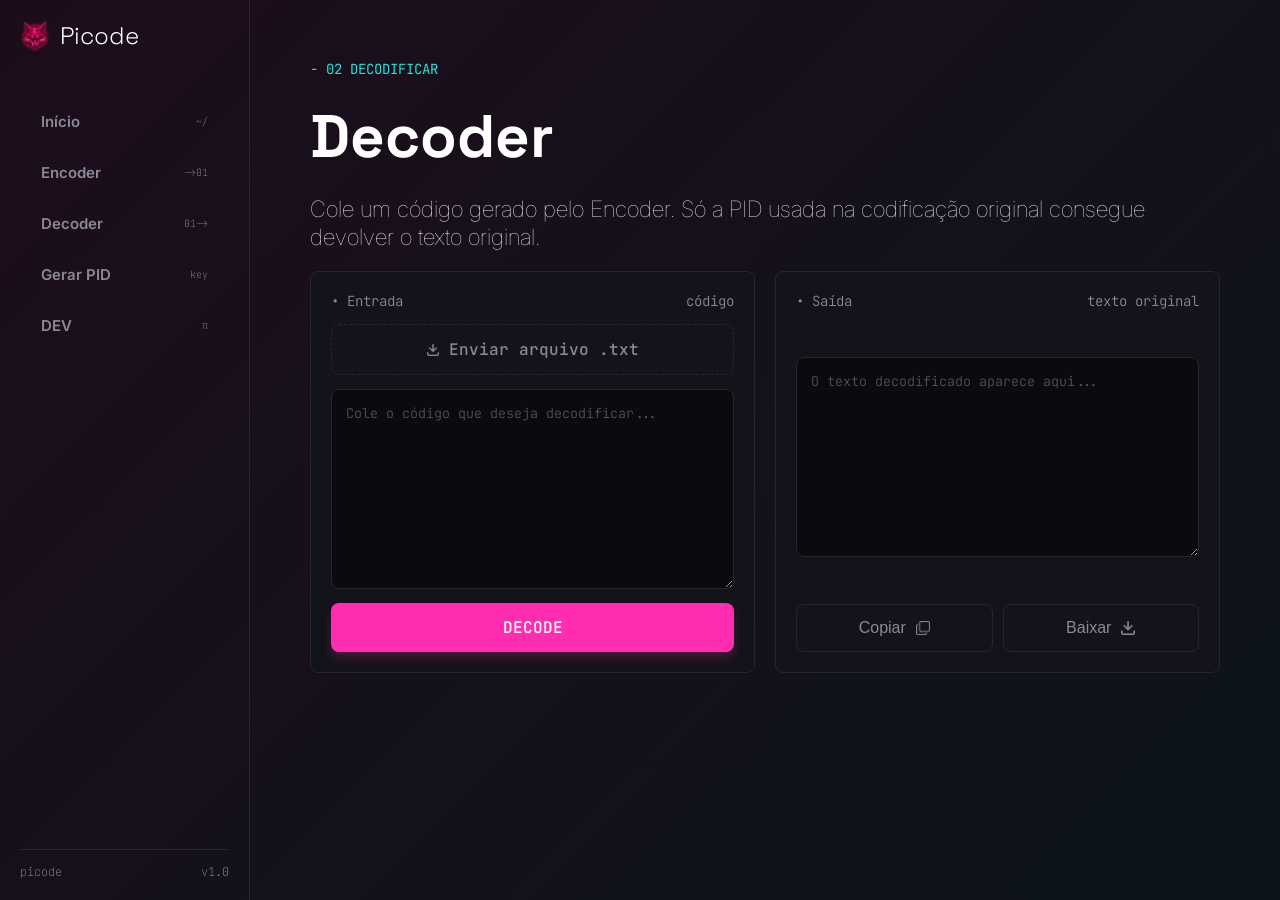
==== pages/decoder.html @ 64c8d4d2 "feat: pid" ====
<!DOCTYPE html>
<html lang="pt-br">
<head>
    <meta charset="UTF-8">
    <meta name="viewport" content="width=device-width, initial-scale=1.0">
    <title>Picode Decoder</title>
    <link rel="stylesheet" href="../styles/index.css">

    <!--FAVICON-->
    <link rel="icon" type="image/png" href="../img/icons/favicon.png">

    <!--FONTS-->
    <link rel="preconnect" href="https://fonts.googleapis.com">
    <link rel="preconnect" href="https://fonts.gstatic.com" crossorigin>
    <link href="https://fonts.googleapis.com/css2?family=Space+Grotesk:wght@300..700&display=swap" rel="stylesheet">
    <link rel="preconnect" href="https://fonts.googleapis.com">
    <link rel="preconnect" href="https://fonts.gstatic.com" crossorigin>
    <link href="https://fonts.googleapis.com/css2?family=Inter:ital,opsz,wght@0,14..32,100..900;1,14..32,100..900&display=swap" rel="stylesheet">
    <link rel="preconnect" href="https://fonts.googleapis.com">
    <link rel="preconnect" href="https://fonts.gstatic.com" crossorigin>
    <link href="https://fonts.googleapis.com/css2?family=JetBrains+Mono:ital,wght@0,100..800;1,100..800&display=swap" rel="stylesheet">
</head>
<body>
    <!-- ===== HEADER MOBILE ====== -->
    <header class="header-mobile">
        <nav>
            <div class="header-container">
                <div class="icon-container">
                    <img src="../img/icons/favicon.png" alt="Picode">
                    <h1>Picode</h1>
                </div>
                <img src="../img/icons/menu.png" alt="Menu" id="mobile_button_menu" class="menu-icon closed">
            </div>
            <ul class="mobile-menu closed" id="mobile_menu">
                <a href="../index.html">
                    <li>Início</li>
                </a>
                <a href="./encoder.html">
                    <li>Encoder</li>
                </a>
                <a href="./decoder.html">
                    <li>Decoder</li>
                </a>
                <a href="./generate_pid.html">
                    <li>Gerar PID</li>
                </a>
                <a href="./dev.html">
                    <li>Dev</li>
                </a>
            </ul>
        </nav>
    </header>

    <!-- ===== HEADER PC ====== -->
    <header class="header-pc">
        <nav>
            <div class="header-container">
                <div class="icon-container">
                    <img src="../img/icons/favicon.png" alt="Picode">
                    <h1>Picode</h1>
                </div>

                <ul>
                    <a href="../index.html">
                        <li class="ul-item">Início</li>
                        <li class="ul-mark">~/</li>
                    </a>
                    <a href="./encoder.html">
                        <li class="ul-item">Encoder</li>
                        <li class="ul-mark">->01</li>
                    </a>
                    <a href="./decoder.html">
                        <li class="ul-item">Decoder</li>
                        <li class="ul-mark">01-></li>
                    </a>
                    <a href="./generate_pid.html">
                        <li class="ul-item">Gerar PID</li>
                        <li class="ul-mark">key</li>
                    </a>
                    <a href="./dev.html">
                        <li class="ul-item">DEV</li>
                        <li class="ul-mark">π</li>
                    </a>
                </ul>
            </div>

            <div class="version-container">
                <p>picode</p>
                <p>v1.0</p>
            </div>
        </nav>
    </header>

    <main>
        <section class="decoder">
            <div class="section-header-container">
                <p class="section-label">- 02 DECODIFICAR</p>
                
                <h2 class="section-title">Decoder</h2>

                <p class="section-description">Cole um código gerado pelo Encoder. Só a PID usada na codificação original consegue devolver o texto original.</p>
            </div>

            <div class="decoder-container">
                <div class="input-container">
                    <div class="information-container">
                        <p>• Entrada</p>
                        <p>código</p>
                    </div>
                    
                    <label class="send-file-button" for="input_file">
                        <img src="../img/icons/download.png" alt="Upload">
                        <label for="input_file" class="input-file">Enviar arquivo .txt</label>
                        <input type="file" id="input_file" accept=".txt">
                    </label>

                    <textarea id="decoder_input" class="decoder-input" placeholder="Cole o código que deseja decodificar..."></textarea>

                    <button class="decode-button">DECODE</button>
                </div>

                <div class="output-container">
                    <div class="information-container">
                        <p>• Saída</p>
                        <p>texto original</p>
                    </div>

                    <textarea readonly id="decoder_output" class="decoder-output" placeholder="O texto decodificado aparece aqui..."></textarea>

                    <div class="save-buttons-container">
                        <button class="copy-button">
                            Copiar
                            <img src="../img/icons/copy.png" alt="Copiar">
                        </button>

                        <button class="download-button">
                            Baixar
                            <img src="../img/icons/download.png" alt="Baixar">
                        </button>
                    </div>
                </div>
            </div>

        </section>
    </main>

    <script src="../script.js"></script>
</body>
</html>
---- styles/index.css ----
@charset "UTF-8";
* {
  box-sizing: border-box;
  padding: 0;
  margin: 0;
}

header.header-mobile {
  font-family: "Space Grotesk", sans-serif;
  font-optical-sizing: auto;
  font-weight: 100;
  font-style: normal;
}
header.header-mobile nav div.header-container {
  display: flex;
  justify-content: space-between;
  align-items: center;
  padding: 18px 25px 18px 25px;
  border-bottom: 1px solid #26262f;
  background-color: #0a0a0f;
  position: fixed;
  z-index: 999;
  width: 100%;
}
header.header-mobile nav div.header-container div.icon-container {
  display: flex;
  align-items: center;
  justify-content: center;
  gap: 10px;
}
header.header-mobile nav div.header-container div.icon-container img {
  width: 35px;
  height: 35px;
}
header.header-mobile nav div.header-container div.icon-container h1 {
  color: white;
  font-size: 22px;
}
header.header-mobile nav div.header-container img.menu-icon {
  transform: rotate(90deg);
  width: 25px;
  height: 20px;
  cursor: pointer;
  transition: 0.5s ease;
}
header.header-mobile nav div.header-container img.menu-icon.closed {
  transform: rotate(0deg);
}
header.header-mobile nav ul.mobile-menu {
  position: fixed;
  z-index: 998;
  width: 100%;
  left: 0;
  top: 0;
  transform: translateY(71px);
}
header.header-mobile nav ul.mobile-menu a {
  list-style: none;
  font-style: none;
  text-decoration: none;
}
header.header-mobile nav ul.mobile-menu a li {
  padding: 12px 25px 12px 25px;
  background-color: #1a1a24;
  color: #8b8997;
  border: 1px solid #26262f;
  transition: 0.2s ease;
}
header.header-mobile nav ul.mobile-menu a li:hover {
  color: white;
}
header.header-mobile nav ul.mobile-menu a li:active {
  background-color: #7a1962;
  border: 1px solid rgb(255, 45, 176);
  color: #ff2db0;
}
header.header-mobile nav ul.mobile-menu {
  transition: 0.5s ease;
}
header.header-mobile nav ul.mobile-menu.closed {
  transform: translateY(-159px);
}
@media (min-width: 1200px) {
  header.header-mobile {
    display: none;
  }
}

header.header-pc {
  border-right: 1px solid #26262f;
  width: 250px;
  height: 100vh;
  padding: 20px;
  position: fixed;
  left: 0;
  top: 0;
}
header.header-pc nav {
  display: flex;
  flex-direction: column;
  justify-content: space-between;
  align-items: left;
  height: 100%;
}
header.header-pc nav div.header-container {
  display: flex;
  flex-direction: column;
  justify-content: center;
  align-items: left;
  gap: 40px;
}
header.header-pc nav div.header-container div.icon-container {
  display: flex;
  justify-content: left;
  align-items: center;
  gap: 10px;
}
header.header-pc nav div.header-container div.icon-container img {
  width: 30px;
}
header.header-pc nav div.header-container div.icon-container h1 {
  font-size: 24px;
  color: white;
  font-weight: 500;
  font-family: "Space Grotesk", sans-serif;
  font-optical-sizing: auto;
  font-weight: 100;
  font-style: normal;
}
header.header-pc nav div.header-container ul {
  display: flex;
  flex-direction: column;
  gap: 10px;
  padding: 10px;
}
header.header-pc nav div.header-container ul a {
  display: flex;
  justify-content: space-between;
  align-items: center;
  padding: 10px;
  border-radius: 8px;
  font-family: "Inter", sans-serif;
  font-optical-sizing: auto;
  font-weight: 100;
  font-style: normal;
  list-style: none;
  font-style: none;
  text-decoration: none;
  border: 1px solid transparent;
  transition: 0.3s ease;
}
header.header-pc nav div.header-container ul a li.ul-item {
  color: #8b8997;
  font-size: 15px;
  transition: 0.2s ease;
  font-weight: 600;
}
header.header-pc nav div.header-container ul a li.ul-item:hover {
  color: white;
}
header.header-pc nav div.header-container ul a li.ul-mark {
  font-size: 10px;
  font-family: "JetBrains Mono", monospace;
  font-optical-sizing: auto;
  font-weight: 100;
  font-style: normal;
  color: #8b8997;
}
header.header-pc nav div.header-container ul a:hover {
  background-color: #13131b;
}
header.header-pc nav div.header-container ul a:hover li {
  color: white;
}
header.header-pc nav div.header-container ul a:active {
  background-color: rgba(255, 45, 176, 0.08);
  border: 1px solid #ff2db0;
}
header.header-pc nav div.header-container ul a:active li {
  color: #ff2db0;
}
header.header-pc nav div.version-container {
  display: flex;
  align-items: center;
  justify-content: space-between;
  border-top: 1px solid #26262f;
  padding-top: 14px;
}
header.header-pc nav div.version-container p {
  font-family: "JetBrains Mono", monospace;
  font-optical-sizing: auto;
  font-weight: 100;
  font-style: normal;
  color: #8b8997;
  font-size: 12px;
}
@media (max-width: 1200px) {
  header.header-pc {
    display: none;
  }
}

/*

<header class="header-pc">
    <nav>
        <div class="header-container">
            <div class="icon-container">
                <img src="./img/icons/favicon.png" alt="Picode">
                <h1>Picode</h1>
            </div>

            <ul>
                <a href="index.html">
                    <li>Início</li>
                    <li>~/</li>
                </a>
                <a href="./pages/encoder.html">
                    <li>Encoder</li>
                    <li>->01</li>
                </a>
                <a href="./pages/decoder.html">
                    <li>Decoder</li>
                    <li>01-></li>
                </a>
                <a href="./pages/generate_pid.html">
                    <li>Gerar PID</li>
                    <li>key</li>
                </a>
                <a href="./pages/dev.html">
                    <li>DEV</li>
                    <li>π</li>
                </a>
            </ul>
        </div>

        <div class="version-container">
            <p>picode</p>
            <p>v1.0</p>
        </div>
    </nav>
</header>

*/
section.hero {
  padding: 100px 20px 80px 20px;
}
@media (min-width: 1200px) {
  section.hero {
    padding: 0;
  }
}
section.hero div.section-header-container {
  display: flex;
  flex-direction: column;
  gap: 20px;
  margin-bottom: 20px;
}
section.hero div.section-header-container p.section-label {
  font-family: "JetBrains Mono", monospace;
  font-optical-sizing: auto;
  font-weight: 100;
  font-style: normal;
  color: #28e0d6;
  font-size: 14px;
  font-weight: 400;
}
section.hero div.section-header-container h2.section-title {
  font-family: "Space Grotesk", sans-serif;
  font-optical-sizing: auto;
  font-weight: 100;
  font-style: normal;
  font-size: clamp(30px, 7vw, 60px);
  color: white;
  font-weight: 800;
}
section.hero div.section-header-container p.section-description {
  font-family: "Inter", sans-serif;
  font-optical-sizing: auto;
  font-weight: 100;
  font-style: normal;
  color: #eceaf2;
  line-height: 28px;
  font-size: clamp(16px, 2.5vh, 32px);
}
section.hero {
  display: flex;
  flex-direction: column;
}
section.hero div.buttons-container {
  display: grid;
  grid-template-columns: repeat(1, 1fr);
  gap: 16px;
  margin-bottom: 80px;
}
section.hero div.buttons-container a {
  width: 100%;
}
section.hero div.buttons-container a button {
  cursor: pointer;
  width: 100%;
  border-radius: 50px;
  border: none;
  font-family: "JetBrains Mono", monospace;
  font-optical-sizing: auto;
  font-weight: 100;
  font-style: normal;
  color: white;
  font-weight: 500;
  padding: 14px;
  font-size: 16px;
  transition: 0.2s ease;
}
section.hero div.buttons-container a button.generate-pid {
  cursor: pointer;
  width: 100%;
  border-radius: 50px;
  border: none;
  font-family: "JetBrains Mono", monospace;
  font-optical-sizing: auto;
  font-weight: 100;
  font-style: normal;
  color: white;
  font-weight: 500;
  padding: 14px;
  font-size: 16px;
  transition: 0.2s ease;
  background-color: #ff2db0;
  box-shadow: 0 6px 10px 0 rgba(255, 45, 176, 0.2);
}
section.hero div.buttons-container a button.generate-pid:hover {
  box-shadow: 0 6px 10px 0 rgba(255, 45, 176, 0.6);
  transform: translateY(-2px);
}
section.hero div.buttons-container a button.generate-pid:active {
  box-shadow: 0 6px 10px 0 rgba(255, 45, 176, 0.2);
  transform: translateY(0px);
}
section.hero div.buttons-container a button.encoder {
  background-color: transparent;
  border: 1px solid #26262f;
}
section.hero div.buttons-container a button.encoder:hover {
  border: 1px solid white;
  transform: translateY(-2px);
}
section.hero p.sentences {
  margin-top: 20px;
  color: #5e5c69;
  font-family: "JetBrains Mono", monospace;
  font-optical-sizing: auto;
  font-weight: 100;
  font-style: normal;
  font-size: 14px;
  margin-bottom: 80px;
}
section.hero div.info-container {
  display: grid;
  grid-template-columns: repeat(1, 1fr);
  gap: 20px;
}
section.hero div.info-container div.info h3 {
  color: white;
  font-family: "Space Grotesk", sans-serif;
  font-optical-sizing: auto;
  font-weight: 100;
  font-style: normal;
  font-size: 32px;
  font-weight: 700;
}
section.hero div.info-container div.info p {
  font-family: "Inter", sans-serif;
  font-optical-sizing: auto;
  font-weight: 100;
  font-style: normal;
  color: #5e5c69;
  font-size: 14px;
  font-weight: 300;
}
@media (min-width: 1200px) {
  section.hero div.buttons-container {
    grid-template-columns: repeat(2, 1fr);
  }
  section.hero p.sentences {
    text-align: center;
  }
  section.hero div.info-container {
    grid-template-columns: repeat(3, 1fr);
    place-items: center;
  }
}

section.encoder div.section-header-container {
  display: flex;
  flex-direction: column;
  gap: 20px;
  margin-bottom: 20px;
}
section.encoder div.section-header-container p.section-label {
  font-family: "JetBrains Mono", monospace;
  font-optical-sizing: auto;
  font-weight: 100;
  font-style: normal;
  color: #28e0d6;
  font-size: 14px;
  font-weight: 400;
}
section.encoder div.section-header-container h2.section-title {
  font-family: "Space Grotesk", sans-serif;
  font-optical-sizing: auto;
  font-weight: 100;
  font-style: normal;
  font-size: clamp(30px, 7vw, 60px);
  color: white;
  font-weight: 800;
}
section.encoder div.section-header-container p.section-description {
  font-family: "Inter", sans-serif;
  font-optical-sizing: auto;
  font-weight: 100;
  font-style: normal;
  color: #eceaf2;
  line-height: 28px;
  font-size: clamp(16px, 2.5vh, 32px);
}
section.encoder {
  padding: 100px 20px 80px 20px;
}
@media (min-width: 1200px) {
  section.encoder {
    padding: 0;
  }
}
section.encoder div.encoder-container {
  display: grid;
  grid-template-columns: repeat(1, 1fr);
  gap: 20px;
}
section.encoder div.encoder-container div.input-container, section.encoder div.encoder-container div.output-container {
  background-color: #13131b;
  border: 1px solid #26262f;
  border-radius: 8px;
  padding: 20px;
  display: flex;
  flex-direction: column;
  gap: 14px;
}
section.encoder div.encoder-container div.input-container div.information-container, section.encoder div.encoder-container div.output-container div.information-container {
  display: flex;
  justify-content: space-between;
  font-family: "JetBrains Mono", monospace;
  font-optical-sizing: auto;
  font-weight: 100;
  font-style: normal;
  font-weight: 300;
}
section.encoder div.encoder-container div.input-container div.information-container p, section.encoder div.encoder-container div.output-container div.information-container p {
  color: #8b8997;
  font-size: 14px;
}
section.encoder div.encoder-container div.input-container label.send-file-button, section.encoder div.encoder-container div.output-container label.send-file-button {
  background-color: transparent;
  border: 1px dashed #26262f;
  color: #8b8997;
  display: flex;
  justify-content: center;
  align-items: center;
  gap: 10px;
  padding: 14px;
  font-size: 16px;
  border-radius: 8px;
  cursor: pointer;
  transition: 0.3s ease;
}
section.encoder div.encoder-container div.input-container label.send-file-button label, section.encoder div.encoder-container div.output-container label.send-file-button label {
  font-family: "JetBrains Mono", monospace;
  font-optical-sizing: auto;
  font-weight: 100;
  font-style: normal;
  cursor: pointer;
  font-weight: 500;
}
section.encoder div.encoder-container div.input-container label.send-file-button input, section.encoder div.encoder-container div.output-container label.send-file-button input {
  display: none;
}
section.encoder div.encoder-container div.input-container label.send-file-button img, section.encoder div.encoder-container div.output-container label.send-file-button img {
  width: 12px;
  cursor: pointer;
}
section.encoder div.encoder-container div.input-container label.send-file-button:hover, section.encoder div.encoder-container div.output-container label.send-file-button:hover {
  border: 1px dashed #28e0d6;
}
section.encoder div.encoder-container div.input-container textarea.encoder-input, section.encoder div.encoder-container div.output-container textarea.encoder-input, section.encoder div.encoder-container div.output-container textarea.encoder-output {
  font-family: "JetBrains Mono", monospace;
  font-optical-sizing: auto;
  font-weight: 100;
  font-style: normal;
  background-color: #0a0a0f;
  border: 1px solid #26262f;
  border-radius: 8px;
  padding: 14px;
  height: 200px;
  font-weight: 200;
  color: #eceaf2;
  transition: 0.3s ease;
}
section.encoder div.encoder-container div.input-container textarea.encoder-input:hover, section.encoder div.encoder-container div.output-container textarea.encoder-input:hover, section.encoder div.encoder-container div.output-container textarea.encoder-output:hover {
  border: 1px solid #ff2db0;
}
section.encoder div.encoder-container div.input-container textarea.encoder-input::-moz-placeholder, section.encoder div.encoder-container div.output-container textarea.encoder-input::-moz-placeholder, section.encoder div.encoder-container div.output-container textarea.encoder-output::-moz-placeholder {
  color: #5e5c69;
}
section.encoder div.encoder-container div.input-container textarea.encoder-input::placeholder, section.encoder div.encoder-container div.output-container textarea.encoder-input::placeholder, section.encoder div.encoder-container div.output-container textarea.encoder-output::placeholder {
  color: #5e5c69;
}
section.encoder div.encoder-container div.input-container button.encode-button, section.encoder div.encoder-container div.output-container button.encode-button {
  cursor: pointer;
  width: 100%;
  border-radius: 8px;
  border: none;
  font-family: "JetBrains Mono", monospace;
  font-optical-sizing: auto;
  font-weight: 100;
  font-style: normal;
  color: white;
  font-weight: 500;
  padding: 14px;
  font-size: 16px;
  transition: 0.2s ease;
  background-color: #ff2db0;
  box-shadow: 0 6px 10px 0 rgba(255, 45, 176, 0.2);
}
section.encoder div.encoder-container div.input-container button.encode-button:hover, section.encoder div.encoder-container div.output-container button.encode-button:hover {
  box-shadow: 0 6px 10px 0 rgba(255, 45, 176, 0.6);
  transform: translateY(-2px);
}
section.encoder div.encoder-container div.input-container button.encode-button:active, section.encoder div.encoder-container div.output-container button.encode-button:active {
  box-shadow: 0 6px 10px 0 rgba(255, 45, 176, 0.2);
  transform: translateY(0px);
}
section.encoder div.encoder-container div.output-container {
  justify-content: space-between;
}
section.encoder div.encoder-container div.output-container div.save-buttons-container {
  display: flex;
  justify-content: center;
  align-items: center;
  gap: 10px;
}
section.encoder div.encoder-container div.output-container div.save-buttons-container button {
  width: 100%;
  display: flex;
  justify-content: center;
  align-items: center;
  gap: 10px;
  padding: 14px;
  font-size: 16px;
  background-color: transparent;
  border: 1px solid #26262f;
  border-radius: 8px;
  color: #8b8997;
  transition: 0.3s ease;
  cursor: pointer;
}
section.encoder div.encoder-container div.output-container div.save-buttons-container button img {
  width: 14px;
}
section.encoder div.encoder-container div.output-container div.save-buttons-container button:hover {
  border: 1px solid white;
}
section.encoder div.encoder-container div.output-container div.save-buttons-container button:active {
  border: 1px solid #26262f;
}
@media (min-width: 1200px) {
  section.encoder div.encoder-container {
    grid-template-columns: repeat(2, 1fr);
    gap: 20px;
  }
}

section.decoder div.section-header-container {
  display: flex;
  flex-direction: column;
  gap: 20px;
  margin-bottom: 20px;
}
section.decoder div.section-header-container p.section-label {
  font-family: "JetBrains Mono", monospace;
  font-optical-sizing: auto;
  font-weight: 100;
  font-style: normal;
  color: #28e0d6;
  font-size: 14px;
  font-weight: 400;
}
section.decoder div.section-header-container h2.section-title {
  font-family: "Space Grotesk", sans-serif;
  font-optical-sizing: auto;
  font-weight: 100;
  font-style: normal;
  font-size: clamp(30px, 7vw, 60px);
  color: white;
  font-weight: 800;
}
section.decoder div.section-header-container p.section-description {
  font-family: "Inter", sans-serif;
  font-optical-sizing: auto;
  font-weight: 100;
  font-style: normal;
  color: #eceaf2;
  line-height: 28px;
  font-size: clamp(16px, 2.5vh, 32px);
}
section.decoder {
  padding: 100px 20px 80px 20px;
}
@media (min-width: 1200px) {
  section.decoder {
    padding: 0;
  }
}
section.decoder div.decoder-container {
  display: grid;
  grid-template-columns: repeat(1, 1fr);
  gap: 20px;
}
section.decoder div.decoder-container div.input-container, section.decoder div.decoder-container div.output-container {
  background-color: #13131b;
  border: 1px solid #26262f;
  border-radius: 8px;
  padding: 20px;
  display: flex;
  flex-direction: column;
  gap: 14px;
}
section.decoder div.decoder-container div.input-container div.information-container, section.decoder div.decoder-container div.output-container div.information-container {
  display: flex;
  justify-content: space-between;
  font-family: "JetBrains Mono", monospace;
  font-optical-sizing: auto;
  font-weight: 100;
  font-style: normal;
  font-weight: 300;
}
section.decoder div.decoder-container div.input-container div.information-container p, section.decoder div.decoder-container div.output-container div.information-container p {
  color: #8b8997;
  font-size: 14px;
}
section.decoder div.decoder-container div.input-container label.send-file-button, section.decoder div.decoder-container div.output-container label.send-file-button {
  background-color: transparent;
  border: 1px dashed #26262f;
  color: #8b8997;
  display: flex;
  justify-content: center;
  align-items: center;
  gap: 10px;
  padding: 14px;
  font-size: 16px;
  border-radius: 8px;
  cursor: pointer;
  transition: 0.3s ease;
}
section.decoder div.decoder-container div.input-container label.send-file-button label, section.decoder div.decoder-container div.output-container label.send-file-button label {
  font-family: "JetBrains Mono", monospace;
  font-optical-sizing: auto;
  font-weight: 100;
  font-style: normal;
  cursor: pointer;
  font-weight: 500;
}
section.decoder div.decoder-container div.input-container label.send-file-button input, section.decoder div.decoder-container div.output-container label.send-file-button input {
  display: none;
}
section.decoder div.decoder-container div.input-container label.send-file-button img, section.decoder div.decoder-container div.output-container label.send-file-button img {
  width: 12px;
  cursor: pointer;
}
section.decoder div.decoder-container div.input-container label.send-file-button:hover, section.decoder div.decoder-container div.output-container label.send-file-button:hover {
  border: 1px dashed #28e0d6;
}
section.decoder div.decoder-container div.input-container textarea.decoder-input, section.decoder div.decoder-container div.output-container textarea.decoder-input, section.decoder div.decoder-container div.output-container textarea.decoder-output {
  font-family: "JetBrains Mono", monospace;
  font-optical-sizing: auto;
  font-weight: 100;
  font-style: normal;
  background-color: #0a0a0f;
  border: 1px solid #26262f;
  border-radius: 8px;
  padding: 14px;
  height: 200px;
  font-weight: 200;
  color: #eceaf2;
  transition: 0.3s ease;
}
section.decoder div.decoder-container div.input-container textarea.decoder-input:hover, section.decoder div.decoder-container div.output-container textarea.decoder-input:hover, section.decoder div.decoder-container div.output-container textarea.decoder-output:hover {
  border: 1px solid #ff2db0;
}
section.decoder div.decoder-container div.input-container textarea.decoder-input::-moz-placeholder, section.decoder div.decoder-container div.output-container textarea.decoder-input::-moz-placeholder, section.decoder div.decoder-container div.output-container textarea.decoder-output::-moz-placeholder {
  color: #5e5c69;
}
section.decoder div.decoder-container div.input-container textarea.decoder-input::placeholder, section.decoder div.decoder-container div.output-container textarea.decoder-input::placeholder, section.decoder div.decoder-container div.output-container textarea.decoder-output::placeholder {
  color: #5e5c69;
}
section.decoder div.decoder-container div.input-container button.decode-button, section.decoder div.decoder-container div.output-container button.decode-button {
  cursor: pointer;
  width: 100%;
  border-radius: 8px;
  border: none;
  font-family: "JetBrains Mono", monospace;
  font-optical-sizing: auto;
  font-weight: 100;
  font-style: normal;
  color: white;
  font-weight: 500;
  padding: 14px;
  font-size: 16px;
  transition: 0.2s ease;
  background-color: #ff2db0;
  box-shadow: 0 6px 10px 0 rgba(255, 45, 176, 0.2);
}
section.decoder div.decoder-container div.input-container button.decode-button:hover, section.decoder div.decoder-container div.output-container button.decode-button:hover {
  box-shadow: 0 6px 10px 0 rgba(255, 45, 176, 0.6);
  transform: translateY(-2px);
}
section.decoder div.decoder-container div.input-container button.decode-button:active, section.decoder div.decoder-container div.output-container button.decode-button:active {
  box-shadow: 0 6px 10px 0 rgba(255, 45, 176, 0.2);
  transform: translateY(0px);
}
section.decoder div.decoder-container div.output-container {
  justify-content: space-between;
}
section.decoder div.decoder-container div.output-container div.save-buttons-container {
  display: flex;
  justify-content: center;
  align-items: center;
  gap: 10px;
}
section.decoder div.decoder-container div.output-container div.save-buttons-container button {
  width: 100%;
  display: flex;
  justify-content: center;
  align-items: center;
  gap: 10px;
  padding: 14px;
  font-size: 16px;
  background-color: transparent;
  border: 1px solid #26262f;
  border-radius: 8px;
  color: #8b8997;
  transition: 0.3s ease;
  cursor: pointer;
}
section.decoder div.decoder-container div.output-container div.save-buttons-container button img {
  width: 14px;
}
section.decoder div.decoder-container div.output-container div.save-buttons-container button:hover {
  border: 1px solid white;
}
section.decoder div.decoder-container div.output-container div.save-buttons-container button:active {
  border: 1px solid #26262f;
}
@media (min-width: 1200px) {
  section.decoder div.decoder-container {
    grid-template-columns: repeat(2, 1fr);
    gap: 20px;
  }
}

section.pid div.section-header-container {
  display: flex;
  flex-direction: column;
  gap: 20px;
  margin-bottom: 20px;
}
section.pid div.section-header-container p.section-label {
  font-family: "JetBrains Mono", monospace;
  font-optical-sizing: auto;
  font-weight: 100;
  font-style: normal;
  color: #28e0d6;
  font-size: 14px;
  font-weight: 400;
}
section.pid div.section-header-container h2.section-title {
  font-family: "Space Grotesk", sans-serif;
  font-optical-sizing: auto;
  font-weight: 100;
  font-style: normal;
  font-size: clamp(30px, 7vw, 60px);
  color: white;
  font-weight: 800;
}
section.pid div.section-header-container p.section-description {
  font-family: "Inter", sans-serif;
  font-optical-sizing: auto;
  font-weight: 100;
  font-style: normal;
  color: #eceaf2;
  line-height: 28px;
  font-size: clamp(16px, 2.5vh, 32px);
}
section.pid {
  padding: 100px 20px 80px 20px;
}
@media (min-width: 1200px) {
  section.pid {
    padding: 0;
  }
}
section.pid div.pid-container {
  display: grid;
  grid-template-columns: repeat(1, 1fr);
  gap: 20px;
}
section.pid div.pid-container div.input-container, section.pid div.pid-container section.encoder div.encoder-container div.output-container, section.encoder div.encoder-container section.pid div.pid-container div.output-container, section.pid div.pid-container section.decoder div.decoder-container div.output-container, section.decoder div.decoder-container section.pid div.pid-container div.output-container {
  background-color: #13131b;
  border: 1px solid #26262f;
  border-radius: 8px;
  padding: 20px;
  display: flex;
  flex-direction: column;
  gap: 14px;
}
section.pid div.pid-container div.input-container div.information-container, section.pid div.pid-container section.encoder div.encoder-container div.output-container div.information-container, section.encoder div.encoder-container section.pid div.pid-container div.output-container div.information-container, section.pid div.pid-container section.decoder div.decoder-container div.output-container div.information-container, section.decoder div.decoder-container section.pid div.pid-container div.output-container div.information-container {
  display: flex;
  justify-content: space-between;
  font-family: "JetBrains Mono", monospace;
  font-optical-sizing: auto;
  font-weight: 100;
  font-style: normal;
  font-weight: 300;
}
section.pid div.pid-container div.input-container div.information-container p, section.pid div.pid-container section.encoder div.encoder-container div.output-container div.information-container p, section.encoder div.encoder-container section.pid div.pid-container div.output-container div.information-container p, section.pid div.pid-container section.decoder div.decoder-container div.output-container div.information-container p, section.decoder div.decoder-container section.pid div.pid-container div.output-container div.information-container p {
  color: #8b8997;
  font-size: 14px;
}
section.pid div.pid-container div.input-container textarea.pid-input, section.pid div.pid-container section.encoder div.encoder-container div.output-container textarea.pid-input, section.encoder div.encoder-container section.pid div.pid-container div.output-container textarea.pid-input, section.pid div.pid-container section.decoder div.decoder-container div.output-container textarea.pid-input, section.decoder div.decoder-container section.pid div.pid-container div.output-container textarea.pid-input {
  font-family: "JetBrains Mono", monospace;
  font-optical-sizing: auto;
  font-weight: 100;
  font-style: normal;
  background-color: #0a0a0f;
  border: 1px solid #26262f;
  border-radius: 8px;
  padding: 14px;
  height: 200px;
  font-weight: 200;
  color: #eceaf2;
  transition: 0.3s ease;
}
section.pid div.pid-container div.input-container textarea.pid-input:hover, section.pid div.pid-container section.encoder div.encoder-container div.output-container textarea.pid-input:hover, section.encoder div.encoder-container section.pid div.pid-container div.output-container textarea.pid-input:hover, section.pid div.pid-container section.decoder div.decoder-container div.output-container textarea.pid-input:hover, section.decoder div.decoder-container section.pid div.pid-container div.output-container textarea.pid-input:hover {
  border: 1px solid #ff2db0;
}
section.pid div.pid-container div.input-container textarea.pid-input::-moz-placeholder, section.pid div.pid-container section.encoder div.encoder-container div.output-container textarea.pid-input::-moz-placeholder, section.encoder div.encoder-container section.pid div.pid-container div.output-container textarea.pid-input::-moz-placeholder, section.pid div.pid-container section.decoder div.decoder-container div.output-container textarea.pid-input::-moz-placeholder, section.decoder div.decoder-container section.pid div.pid-container div.output-container textarea.pid-input::-moz-placeholder {
  color: #5e5c69;
}
section.pid div.pid-container div.input-container textarea.pid-input::placeholder, section.pid div.pid-container section.encoder div.encoder-container div.output-container textarea.pid-input::placeholder, section.encoder div.encoder-container section.pid div.pid-container div.output-container textarea.pid-input::placeholder, section.pid div.pid-container section.decoder div.decoder-container div.output-container textarea.pid-input::placeholder, section.decoder div.decoder-container section.pid div.pid-container div.output-container textarea.pid-input::placeholder {
  color: #5e5c69;
}
section.pid div.pid-container div.input-container button.pid-button, section.pid div.pid-container section.encoder div.encoder-container div.output-container button.pid-button, section.encoder div.encoder-container section.pid div.pid-container div.output-container button.pid-button, section.pid div.pid-container section.decoder div.decoder-container div.output-container button.pid-button, section.decoder div.decoder-container section.pid div.pid-container div.output-container button.pid-button {
  cursor: pointer;
  width: 100%;
  border-radius: 8px;
  border: none;
  font-family: "JetBrains Mono", monospace;
  font-optical-sizing: auto;
  font-weight: 100;
  font-style: normal;
  color: white;
  font-weight: 500;
  padding: 14px;
  font-size: 16px;
  transition: 0.2s ease;
  background-color: #ff2db0;
  box-shadow: 0 6px 10px 0 rgba(255, 45, 176, 0.2);
}
section.pid div.pid-container div.input-container button.pid-button:hover, section.pid div.pid-container section.encoder div.encoder-container div.output-container button.pid-button:hover, section.encoder div.encoder-container section.pid div.pid-container div.output-container button.pid-button:hover, section.pid div.pid-container section.decoder div.decoder-container div.output-container button.pid-button:hover, section.decoder div.decoder-container section.pid div.pid-container div.output-container button.pid-button:hover {
  box-shadow: 0 6px 10px 0 rgba(255, 45, 176, 0.6);
  transform: translateY(-2px);
}
section.pid div.pid-container div.input-container button.pid-button:active, section.pid div.pid-container section.encoder div.encoder-container div.output-container button.pid-button:active, section.encoder div.encoder-container section.pid div.pid-container div.output-container button.pid-button:active, section.pid div.pid-container section.decoder div.decoder-container div.output-container button.pid-button:active, section.decoder div.decoder-container section.pid div.pid-container div.output-container button.pid-button:active {
  box-shadow: 0 6px 10px 0 rgba(255, 45, 176, 0.2);
  transform: translateY(0px);
}
section.pid div.pid-container div.save-buttons-container {
  display: flex;
  justify-content: center;
  align-items: center;
  gap: 10px;
}
section.pid div.pid-container div.save-buttons-container button {
  width: 100%;
  display: flex;
  justify-content: center;
  align-items: center;
  gap: 10px;
  padding: 14px;
  font-size: 16px;
  background-color: transparent;
  border: 1px solid #26262f;
  border-radius: 8px;
  color: #8b8997;
  transition: 0.3s ease;
  cursor: pointer;
}
section.pid div.pid-container div.save-buttons-container button img {
  width: 14px;
}
section.pid div.pid-container div.save-buttons-container button:hover {
  border: 1px solid white;
}
section.pid div.pid-container div.save-buttons-container button:active {
  border: 1px solid #26262f;
}

div.line {
  background-color: transparent;
  border-bottom: 1px solid #26262f;
  width: 100%;
  height: 0;
}

span.highlight {
  color: #ff2db0;
}

body {
  padding-left: 0;
  background-color: #0a0a0f;
  background-image: linear-gradient(135deg, rgba(255, 45, 176, 0.08), rgba(40, 224, 214, 0.05));
  min-height: 100vh;
  height: -moz-fit-content;
  height: fit-content;
  background-size: cover;
}
@media (min-width: 1200px) {
  body {
    padding: 60px 60px 60px 310px;
  }
}/*# sourceMappingURL=index.css.map */
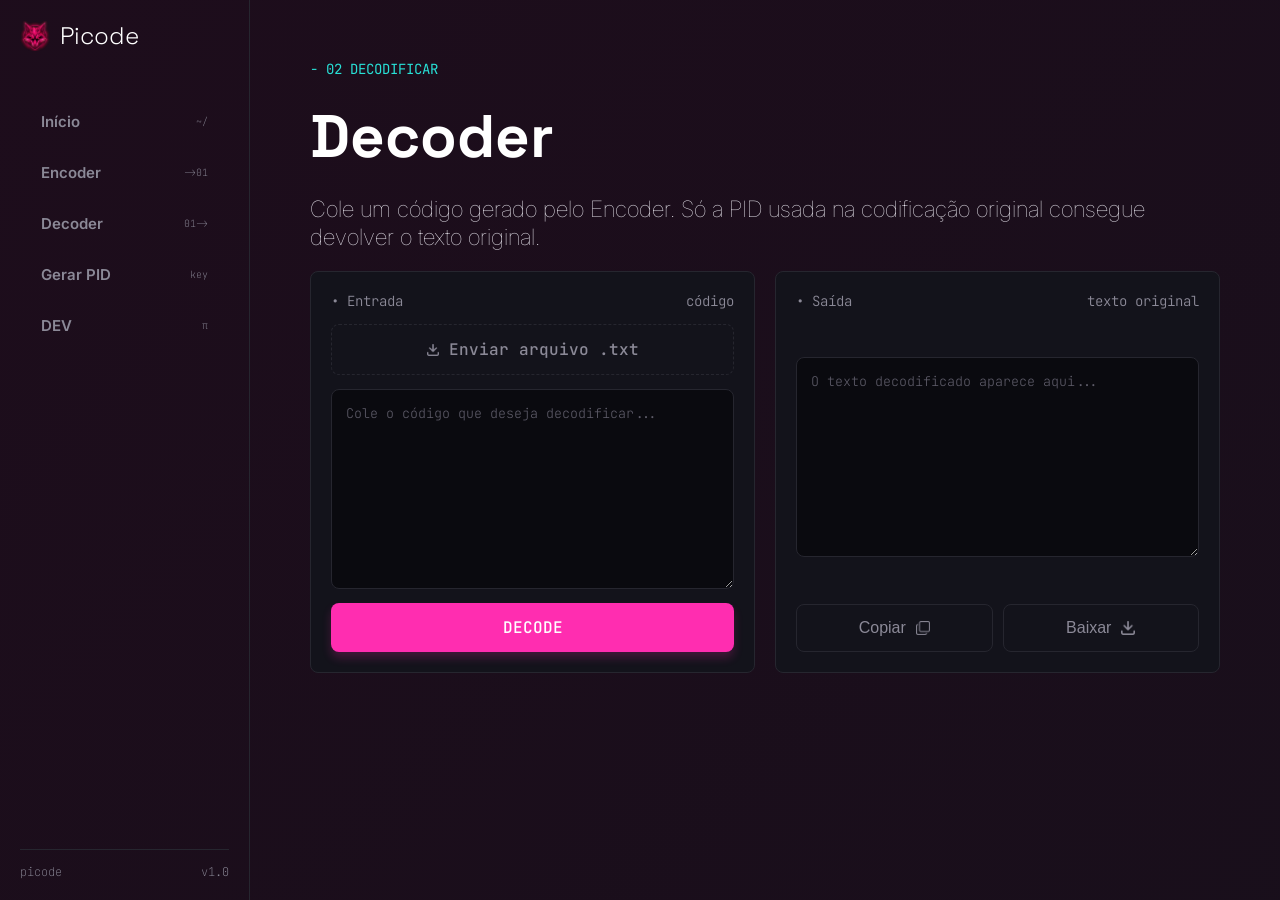
==== commit 0daef3ba: "feat: send file buttons on encoder and decoder added" ====
--- a/pages/decoder.html
+++ b/pages/decoder.html
@@ -91,7 +91,7 @@
         </nav>
     </header>
 
-    <main>
+    <main id="main">
         <section class="decoder">
             <div class="section-header-container">
                 <p class="section-label">- 02 DECODIFICAR</p>
@@ -108,10 +108,10 @@
                         <p>código</p>
                     </div>
                     
-                    <label class="send-file-button" for="input_file">
+                    <label class="send-file-button" for="decoder_input_file">
                         <img src="../img/icons/download.png" alt="Upload">
-                        <label for="input_file" class="input-file">Enviar arquivo .txt</label>
-                        <input type="file" id="input_file" accept=".txt">
+                        <label for="decoder_input_file" class="input-file">Enviar arquivo .txt</label>
+                        <input type="file" id="decoder_input_file" accept=".txt">
                     </label>
 
                     <textarea id="decoder_input" class="decoder-input" placeholder="Cole o código que deseja decodificar..."></textarea>
--- a/styles/index.css
+++ b/styles/index.css
@@ -3,6 +3,7 @@
   box-sizing: border-box;
   padding: 0;
   margin: 0;
+  -webkit-tap-highlight-color: transparent;
 }
 
 header.header-mobile {
@@ -913,6 +914,184 @@
   border: 1px solid #26262f;
 }
 
+section.dev div.section-header-container {
+  display: flex;
+  flex-direction: column;
+  gap: 20px;
+  margin-bottom: 20px;
+}
+section.dev div.section-header-container p.section-label {
+  font-family: "JetBrains Mono", monospace;
+  font-optical-sizing: auto;
+  font-weight: 100;
+  font-style: normal;
+  color: #28e0d6;
+  font-size: 14px;
+  font-weight: 400;
+}
+section.dev div.section-header-container h2.section-title {
+  font-family: "Space Grotesk", sans-serif;
+  font-optical-sizing: auto;
+  font-weight: 100;
+  font-style: normal;
+  font-size: clamp(30px, 7vw, 60px);
+  color: white;
+  font-weight: 800;
+}
+section.dev div.section-header-container p.section-description {
+  font-family: "Inter", sans-serif;
+  font-optical-sizing: auto;
+  font-weight: 100;
+  font-style: normal;
+  color: #eceaf2;
+  line-height: 28px;
+  font-size: clamp(16px, 2.5vh, 32px);
+}
+section.dev {
+  padding: 100px 20px 80px 20px;
+}
+@media (min-width: 1200px) {
+  section.dev {
+    padding: 0;
+  }
+}
+section.dev div.dev-container {
+  display: grid;
+  grid-template-columns: repeat(1, 1fr);
+  gap: 30px;
+  margin-bottom: 30px;
+}
+section.dev div.dev-container img {
+  width: 100%;
+  aspect-ratio: 0.8/1;
+  border-radius: 8px;
+  border: 1px solid #26262f;
+  box-shadow: 10px 10px 10px 0 rgba(0, 0, 0, 0.3);
+}
+section.dev div.dev-container div.content-container {
+  display: flex;
+  flex-direction: column;
+  justify-content: space-between;
+  gap: 30px;
+}
+section.dev div.dev-container div.content-container h3 {
+  font-family: "Space Grotesk", sans-serif;
+  font-optical-sizing: auto;
+  font-weight: 100;
+  font-style: normal;
+  color: white;
+  font-size: 26px;
+  font-weight: 600;
+  text-align: center;
+}
+section.dev div.dev-container div.content-container p {
+  font-family: "Inter", sans-serif;
+  font-optical-sizing: auto;
+  font-weight: 100;
+  font-style: normal;
+  font-weight: 300;
+  color: #8b8997;
+  text-align: justify;
+}
+section.dev div.contact-container {
+  display: grid;
+  grid-template-columns: repeat(1, 1fr);
+  gap: 20px;
+}
+section.dev div.contact-container a {
+  list-style: none;
+  font-style: none;
+  text-decoration: none;
+}
+section.dev div.contact-container a button.talk-with-me-button {
+  width: 100%;
+  display: flex;
+  justify-content: center;
+  align-items: center;
+  gap: 10px;
+  padding: 14px;
+  font-size: 16px;
+  background-color: transparent;
+  border: 1px solid #26262f;
+  border-radius: 50px;
+  color: #8b8997;
+  transition: 0.3s ease;
+  cursor: pointer;
+}
+section.dev div.contact-container a button.talk-with-me-button img {
+  width: 14px;
+}
+section.dev div.contact-container a button.talk-with-me-button:hover {
+  border: 1px solid white;
+}
+section.dev div.contact-container a button.talk-with-me-button:active {
+  border: 1px solid #26262f;
+}
+section.dev div.contact-container a button.pay-coffee-button {
+  cursor: pointer;
+  width: 100%;
+  border-radius: 50px;
+  border: none;
+  font-family: "JetBrains Mono", monospace;
+  font-optical-sizing: auto;
+  font-weight: 100;
+  font-style: normal;
+  color: white;
+  font-weight: 500;
+  padding: 14px;
+  font-size: 16px;
+  transition: 0.2s ease;
+  background-color: #ff2db0;
+  box-shadow: 0 6px 10px 0 rgba(255, 45, 176, 0.2);
+}
+section.dev div.contact-container a button.pay-coffee-button:hover {
+  box-shadow: 0 6px 10px 0 rgba(255, 45, 176, 0.6);
+  transform: translateY(-2px);
+}
+section.dev div.contact-container a button.pay-coffee-button:active {
+  box-shadow: 0 6px 10px 0 rgba(255, 45, 176, 0.2);
+  transform: translateY(0px);
+}
+@media (min-width: 1200px) {
+  section.dev div.dev-container img {
+    width: 60%;
+    align-self: center;
+    justify-self: center;
+  }
+  section.dev div.dev-container {
+    grid-template-columns: repeat(2, 1fr);
+    margin-bottom: 60px;
+  }
+  section.dev div.contact-container {
+    grid-template-columns: repeat(2, 1fr);
+  }
+}
+
+/*
+
+<div class="dev-container">
+    <img src="../img/dev/Pierry.png" alt="Pierry Savio">
+
+    <div class="content-container">
+        <h3>Pierry Savio</h3>
+        <p>Oi! Sou o criador deste projeto. O Picode surgiu como uma simples ideia de manter textos, senhas e arquivos confidenciais
+            mais seguros. Pensei em usar alguma cifra já existente, mas havia um grande problema nisso - alguém poderia decodificá-la.
+            Então senti a necessidade de criar o Picode, minha própria cifra. Utilizando a PID (chave única de codificação), é possível
+            criar codificações únicas que só poderão ser decifradas com a respectiva chave.
+            <br>
+            Se esse projeto te agradou ou te ajudou de alguma forma, considere deixar um café ou me mandar uma mensagem.
+            <br>
+            Obrigado!
+        </p>
+
+        <div class="contact-container">
+            <button class="talk-with-me-button">Falar comigo</button>
+            <button class="pay-coffee-button">☕ Pagar um café</button>
+        </div>
+    </div>
+</div>
+
+*/
 div.line {
   background-color: transparent;
   border-bottom: 1px solid #26262f;
@@ -922,19 +1101,58 @@
 
 span.highlight {
   color: #ff2db0;
-}
-
+  animation: colorAnimation 5s linear infinite;
+}
+
+@keyframes colorAnimation {
+  0% {
+    filter: hue-rotate(300deg);
+  }
+  50% {
+    filter: hue-rotate(360deg);
+  }
+  100% {
+    filter: hue-rotate(300deg);
+  }
+}
+/*
+body{
+    padding-left: 0;
+    background-color: $bg;
+    background-image: linear-gradient(135deg, rgba($magenta, 0.08), rgba($cyan, 0.05));
+    min-height: 100vh;
+    height: fit-content;
+    background-size: cover;
+
+    @media (min-width: 1200px){
+        padding: 60px 60px 60px 310px;
+    }
+}
+*/
 body {
   padding-left: 0;
   background-color: #0a0a0f;
   background-image: linear-gradient(135deg, rgba(255, 45, 176, 0.08), rgba(40, 224, 214, 0.05));
+  background-size: 400% 400%;
   min-height: 100vh;
   height: -moz-fit-content;
   height: fit-content;
-  background-size: cover;
+  animation: gradientWave 5s ease infinite;
 }
 @media (min-width: 1200px) {
   body {
     padding: 60px 60px 60px 310px;
   }
+}
+
+@keyframes gradientWave {
+  0% {
+    background-position: 0% 50%;
+  }
+  50% {
+    background-position: 100% 50%;
+  }
+  100% {
+    background-position: 0% 50%;
+  }
 }/*# sourceMappingURL=index.css.map */
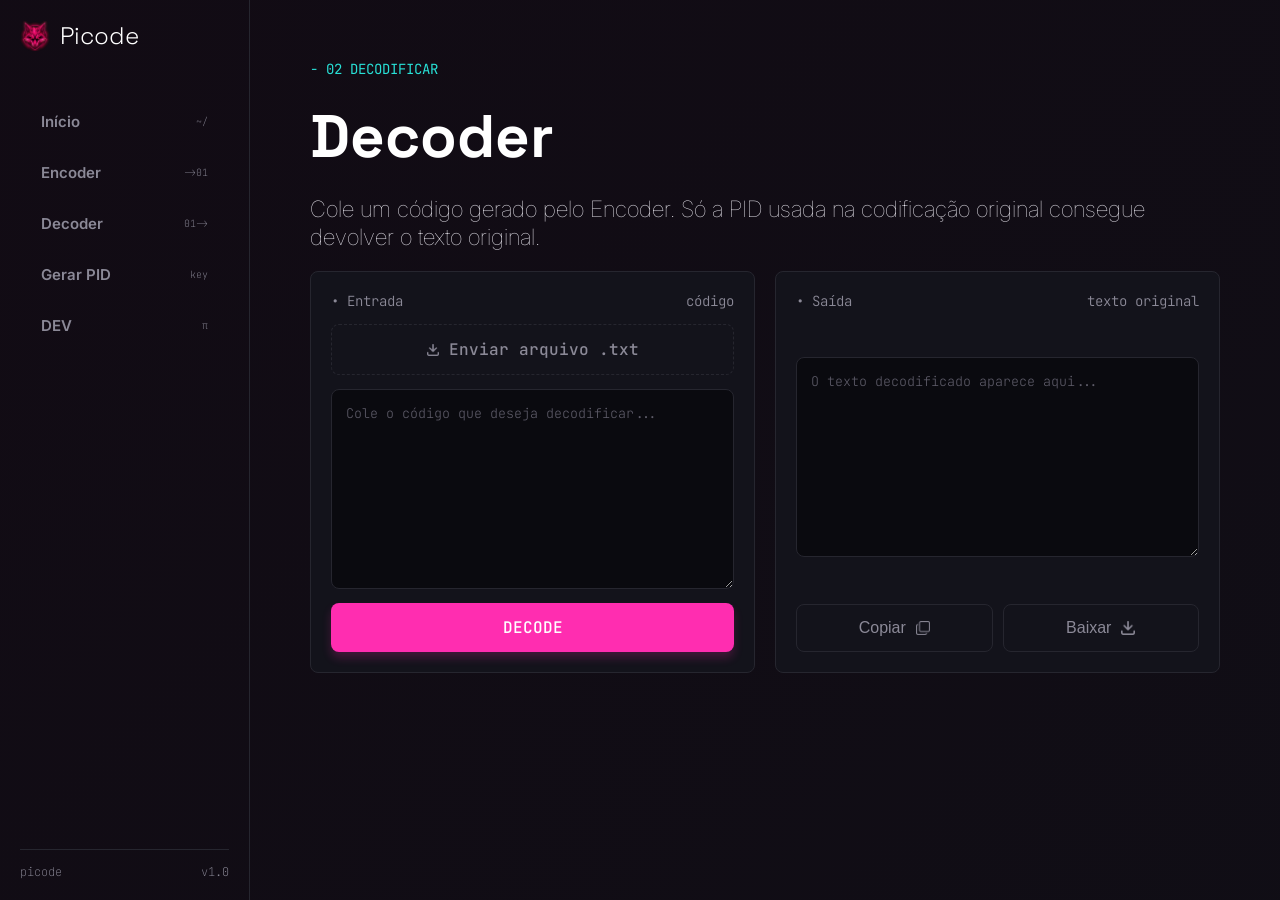
==== commit 278539da: "feat: buy me a coffee" ====
--- a/pages/decoder.html
+++ b/pages/decoder.html
@@ -116,10 +116,12 @@
 
                     <textarea id="decoder_input" class="decoder-input" placeholder="Cole o código que deseja decodificar..."></textarea>
 
-                    <button class="decode-button">DECODE</button>
+                    <a href="#decode_output">
+                        <button class="decode-button" id="decode_button">DECODE</button>
+                    </a>
                 </div>
 
-                <div class="output-container">
+                <div class="output-container" id="decode_output">
                     <div class="information-container">
                         <p>• Saída</p>
                         <p>texto original</p>
@@ -128,12 +130,12 @@
                     <textarea readonly id="decoder_output" class="decoder-output" placeholder="O texto decodificado aparece aqui..."></textarea>
 
                     <div class="save-buttons-container">
-                        <button class="copy-button">
+                        <button class="copy-button" id="decoder_copy_button">
                             Copiar
                             <img src="../img/icons/copy.png" alt="Copiar">
                         </button>
 
-                        <button class="download-button">
+                        <button class="download-button" id="decoder_download_button">
                             Baixar
                             <img src="../img/icons/download.png" alt="Baixar">
                         </button>
@@ -144,6 +146,21 @@
         </section>
     </main>
 
+    <div class="popup-bg closed" id="decoder_popup_bg">
+        <div class="popup-container">
+            <h2>CRIE SUA PID</h2>
+            <p>Crie uma chave PID antes de começar a decodificar</p>
+
+            <div class="buttons-container">
+                <a href="generate_pid.html">
+                    <button class="generate-pid-button">GERAR PID</button>
+                </a>
+                <button class="maybe-later-button" id="decoder_maybe_later_button">Talvez depois...</button>
+            </div>
+        </div>
+    </div>
+
     <script src="../script.js"></script>
+    <script data-name="BMC-Widget" data-cfasync="false" src="https://cdnjs.buymeacoffee.com/1.0.0/widget.prod.min.js" data-id="pierrysavio" data-description="Support me on Buy me a coffee!" data-message="" data-color="#BD5FFF" data-position="Right" data-x_margin="18" data-y_margin="18"></script>
 </body>
 </html>
--- a/styles/index.css
+++ b/styles/index.css
@@ -4,6 +4,10 @@
   padding: 0;
   margin: 0;
   -webkit-tap-highlight-color: transparent;
+}
+
+html {
+  scroll-behavior: smooth;
 }
 
 header.header-mobile {
@@ -514,7 +518,12 @@
 section.encoder div.encoder-container div.input-container textarea.encoder-input::placeholder, section.encoder div.encoder-container div.output-container textarea.encoder-input::placeholder, section.encoder div.encoder-container div.output-container textarea.encoder-output::placeholder {
   color: #5e5c69;
 }
-section.encoder div.encoder-container div.input-container button.encode-button, section.encoder div.encoder-container div.output-container button.encode-button {
+section.encoder div.encoder-container div.input-container a, section.encoder div.encoder-container div.output-container a {
+  list-style: none;
+  font-style: none;
+  text-decoration: none;
+}
+section.encoder div.encoder-container div.input-container a button.encode-button, section.encoder div.encoder-container div.output-container a button.encode-button {
   cursor: pointer;
   width: 100%;
   border-radius: 8px;
@@ -531,11 +540,11 @@
   background-color: #ff2db0;
   box-shadow: 0 6px 10px 0 rgba(255, 45, 176, 0.2);
 }
-section.encoder div.encoder-container div.input-container button.encode-button:hover, section.encoder div.encoder-container div.output-container button.encode-button:hover {
+section.encoder div.encoder-container div.input-container a button.encode-button:hover, section.encoder div.encoder-container div.output-container a button.encode-button:hover {
   box-shadow: 0 6px 10px 0 rgba(255, 45, 176, 0.6);
   transform: translateY(-2px);
 }
-section.encoder div.encoder-container div.input-container button.encode-button:active, section.encoder div.encoder-container div.output-container button.encode-button:active {
+section.encoder div.encoder-container div.input-container a button.encode-button:active, section.encoder div.encoder-container div.output-container a button.encode-button:active {
   box-shadow: 0 6px 10px 0 rgba(255, 45, 176, 0.2);
   transform: translateY(0px);
 }
@@ -579,6 +588,120 @@
   }
 }
 
+div.popup-bg {
+  opacity: 1;
+  pointer-events: auto;
+  position: fixed;
+  z-index: 999;
+  top: 0;
+  left: 0;
+  height: 100vh;
+  width: 100vw;
+  background-color: rgba(0, 0, 0, 0.5);
+  display: flex;
+  justify-content: center;
+  align-items: center;
+  transition: 0.5s ease;
+}
+div.popup-bg div.popup-container {
+  transform: scale(1);
+  width: 90%;
+  max-width: 600px;
+  background-color: #1a1a24;
+  display: flex;
+  flex-direction: column;
+  justify-content: center;
+  align-items: center;
+  gap: 20px;
+  padding: 30px;
+  border-radius: 8px;
+  border: 1px solid #26262f;
+  box-shadow: 0 0 10px 0 black;
+  transition: 0.5s ease;
+}
+div.popup-bg div.popup-container h2 {
+  font-family: "Space Grotesk", sans-serif;
+  font-optical-sizing: auto;
+  font-weight: 100;
+  font-style: normal;
+  font-weight: 700;
+  color: white;
+  font-size: 27px;
+}
+div.popup-bg div.popup-container p {
+  font-family: "Inter", sans-serif;
+  font-optical-sizing: auto;
+  font-weight: 100;
+  font-style: normal;
+  color: #8b8997;
+  font-weight: 400;
+  text-align: center;
+  font-size: 16px;
+}
+div.popup-bg div.popup-container div.buttons-container {
+  display: grid;
+  grid-template-rows: repeat(2, 1fr);
+  gap: 10px;
+  width: 100%;
+}
+div.popup-bg div.popup-container div.buttons-container button.generate-pid-button {
+  cursor: pointer;
+  width: 100%;
+  border-radius: 50px;
+  border: none;
+  font-family: "JetBrains Mono", monospace;
+  font-optical-sizing: auto;
+  font-weight: 100;
+  font-style: normal;
+  color: white;
+  font-weight: 500;
+  padding: 14px;
+  font-size: 16px;
+  transition: 0.2s ease;
+  background-color: #ff2db0;
+  box-shadow: 0 6px 10px 0 rgba(255, 45, 176, 0.2);
+}
+div.popup-bg div.popup-container div.buttons-container button.generate-pid-button:hover {
+  box-shadow: 0 6px 10px 0 rgba(255, 45, 176, 0.6);
+  transform: translateY(-2px);
+}
+div.popup-bg div.popup-container div.buttons-container button.generate-pid-button:active {
+  box-shadow: 0 6px 10px 0 rgba(255, 45, 176, 0.2);
+  transform: translateY(0px);
+}
+div.popup-bg div.popup-container div.buttons-container button.maybe-later-button {
+  width: 100%;
+  padding: 14px;
+  font-size: 16px;
+  border-radius: 50px;
+  background-color: transparent;
+  border: 1px solid #26262f;
+  color: #8b8997;
+  cursor: pointer;
+  transition: 0.2s ease;
+}
+div.popup-bg div.popup-container div.buttons-container button.maybe-later-button:hover {
+  border: 1px solid white;
+  color: white;
+}
+div.popup-bg div.popup-container div.buttons-container button.maybe-later-button:active {
+  border: 1px solid #26262f;
+  color: #8b8997;
+}
+@media (min-width: 1200px) {
+  div.popup-bg div.popup-container h2 {
+    font-size: 46px;
+  }
+}
+
+div.popup-bg.closed {
+  opacity: 0;
+  pointer-events: none;
+}
+div.popup-bg.closed div.popup-container {
+  transform: scale(0.5);
+}
+
 section.decoder div.section-header-container {
   display: flex;
   flex-direction: column;
@@ -702,7 +825,12 @@
 section.decoder div.decoder-container div.input-container textarea.decoder-input::placeholder, section.decoder div.decoder-container div.output-container textarea.decoder-input::placeholder, section.decoder div.decoder-container div.output-container textarea.decoder-output::placeholder {
   color: #5e5c69;
 }
-section.decoder div.decoder-container div.input-container button.decode-button, section.decoder div.decoder-container div.output-container button.decode-button {
+section.decoder div.decoder-container div.input-container a, section.decoder div.decoder-container div.output-container a {
+  list-style: none;
+  font-style: none;
+  text-decoration: none;
+}
+section.decoder div.decoder-container div.input-container a button.decode-button, section.decoder div.decoder-container div.output-container a button.decode-button {
   cursor: pointer;
   width: 100%;
   border-radius: 8px;
@@ -719,11 +847,11 @@
   background-color: #ff2db0;
   box-shadow: 0 6px 10px 0 rgba(255, 45, 176, 0.2);
 }
-section.decoder div.decoder-container div.input-container button.decode-button:hover, section.decoder div.decoder-container div.output-container button.decode-button:hover {
+section.decoder div.decoder-container div.input-container a button.decode-button:hover, section.decoder div.decoder-container div.output-container a button.decode-button:hover {
   box-shadow: 0 6px 10px 0 rgba(255, 45, 176, 0.6);
   transform: translateY(-2px);
 }
-section.decoder div.decoder-container div.input-container button.decode-button:active, section.decoder div.decoder-container div.output-container button.decode-button:active {
+section.decoder div.decoder-container div.input-container a button.decode-button:active, section.decoder div.decoder-container div.output-container a button.decode-button:active {
   box-shadow: 0 6px 10px 0 rgba(255, 45, 176, 0.2);
   transform: translateY(0px);
 }
@@ -767,6 +895,120 @@
   }
 }
 
+div.popup-bg {
+  opacity: 1;
+  pointer-events: auto;
+  position: fixed;
+  z-index: 999;
+  top: 0;
+  left: 0;
+  height: 100vh;
+  width: 100vw;
+  background-color: rgba(0, 0, 0, 0.5);
+  display: flex;
+  justify-content: center;
+  align-items: center;
+  transition: 0.5s ease;
+}
+div.popup-bg div.popup-container {
+  transform: scale(1);
+  width: 90%;
+  max-width: 600px;
+  background-color: #1a1a24;
+  display: flex;
+  flex-direction: column;
+  justify-content: center;
+  align-items: center;
+  gap: 20px;
+  padding: 30px;
+  border-radius: 8px;
+  border: 1px solid #26262f;
+  box-shadow: 0 0 10px 0 black;
+  transition: 0.5s ease;
+}
+div.popup-bg div.popup-container h2 {
+  font-family: "Space Grotesk", sans-serif;
+  font-optical-sizing: auto;
+  font-weight: 100;
+  font-style: normal;
+  font-weight: 700;
+  color: white;
+  font-size: 27px;
+}
+div.popup-bg div.popup-container p {
+  font-family: "Inter", sans-serif;
+  font-optical-sizing: auto;
+  font-weight: 100;
+  font-style: normal;
+  color: #8b8997;
+  font-weight: 400;
+  text-align: center;
+  font-size: 16px;
+}
+div.popup-bg div.popup-container div.buttons-container {
+  display: grid;
+  grid-template-rows: repeat(2, 1fr);
+  gap: 10px;
+  width: 100%;
+}
+div.popup-bg div.popup-container div.buttons-container button.generate-pid-button {
+  cursor: pointer;
+  width: 100%;
+  border-radius: 50px;
+  border: none;
+  font-family: "JetBrains Mono", monospace;
+  font-optical-sizing: auto;
+  font-weight: 100;
+  font-style: normal;
+  color: white;
+  font-weight: 500;
+  padding: 14px;
+  font-size: 16px;
+  transition: 0.2s ease;
+  background-color: #ff2db0;
+  box-shadow: 0 6px 10px 0 rgba(255, 45, 176, 0.2);
+}
+div.popup-bg div.popup-container div.buttons-container button.generate-pid-button:hover {
+  box-shadow: 0 6px 10px 0 rgba(255, 45, 176, 0.6);
+  transform: translateY(-2px);
+}
+div.popup-bg div.popup-container div.buttons-container button.generate-pid-button:active {
+  box-shadow: 0 6px 10px 0 rgba(255, 45, 176, 0.2);
+  transform: translateY(0px);
+}
+div.popup-bg div.popup-container div.buttons-container button.maybe-later-button {
+  width: 100%;
+  padding: 14px;
+  font-size: 16px;
+  border-radius: 50px;
+  background-color: transparent;
+  border: 1px solid #26262f;
+  color: #8b8997;
+  cursor: pointer;
+  transition: 0.2s ease;
+}
+div.popup-bg div.popup-container div.buttons-container button.maybe-later-button:hover {
+  border: 1px solid white;
+  color: white;
+}
+div.popup-bg div.popup-container div.buttons-container button.maybe-later-button:active {
+  border: 1px solid #26262f;
+  color: #8b8997;
+}
+@media (min-width: 1200px) {
+  div.popup-bg div.popup-container h2 {
+    font-size: 46px;
+  }
+}
+
+div.popup-bg.closed {
+  opacity: 0;
+  pointer-events: none;
+}
+div.popup-bg.closed div.popup-container {
+  transform: scale(0.5);
+}
+
 section.pid div.section-header-container {
   display: flex;
   flex-direction: column;
@@ -912,6 +1154,120 @@
 }
 section.pid div.pid-container div.save-buttons-container button:active {
   border: 1px solid #26262f;
+}
+
+div.popup-bg {
+  opacity: 1;
+  pointer-events: auto;
+  position: fixed;
+  z-index: 999;
+  top: 0;
+  left: 0;
+  height: 100vh;
+  width: 100vw;
+  background-color: rgba(0, 0, 0, 0.5);
+  display: flex;
+  justify-content: center;
+  align-items: center;
+  transition: 0.5s ease;
+}
+div.popup-bg div.popup-container {
+  transform: scale(1);
+  width: 90%;
+  max-width: 600px;
+  background-color: #1a1a24;
+  display: flex;
+  flex-direction: column;
+  justify-content: center;
+  align-items: center;
+  gap: 20px;
+  padding: 30px;
+  border-radius: 8px;
+  border: 1px solid #26262f;
+  box-shadow: 0 0 10px 0 black;
+  transition: 0.5s ease;
+}
+div.popup-bg div.popup-container h2 {
+  font-family: "Space Grotesk", sans-serif;
+  font-optical-sizing: auto;
+  font-weight: 100;
+  font-style: normal;
+  font-weight: 700;
+  color: white;
+  font-size: 27px;
+}
+div.popup-bg div.popup-container p {
+  font-family: "Inter", sans-serif;
+  font-optical-sizing: auto;
+  font-weight: 100;
+  font-style: normal;
+  color: #8b8997;
+  font-weight: 400;
+  text-align: center;
+  font-size: 16px;
+}
+div.popup-bg div.popup-container div.buttons-container {
+  display: grid;
+  grid-template-rows: repeat(2, 1fr);
+  gap: 10px;
+  width: 100%;
+}
+div.popup-bg div.popup-container div.buttons-container button.generate-pid-button {
+  cursor: pointer;
+  width: 100%;
+  border-radius: 50px;
+  border: none;
+  font-family: "JetBrains Mono", monospace;
+  font-optical-sizing: auto;
+  font-weight: 100;
+  font-style: normal;
+  color: white;
+  font-weight: 500;
+  padding: 14px;
+  font-size: 16px;
+  transition: 0.2s ease;
+  background-color: #ff2db0;
+  box-shadow: 0 6px 10px 0 rgba(255, 45, 176, 0.2);
+}
+div.popup-bg div.popup-container div.buttons-container button.generate-pid-button:hover {
+  box-shadow: 0 6px 10px 0 rgba(255, 45, 176, 0.6);
+  transform: translateY(-2px);
+}
+div.popup-bg div.popup-container div.buttons-container button.generate-pid-button:active {
+  box-shadow: 0 6px 10px 0 rgba(255, 45, 176, 0.2);
+  transform: translateY(0px);
+}
+div.popup-bg div.popup-container div.buttons-container button.maybe-later-button {
+  width: 100%;
+  padding: 14px;
+  font-size: 16px;
+  border-radius: 50px;
+  background-color: transparent;
+  border: 1px solid #26262f;
+  color: #8b8997;
+  cursor: pointer;
+  transition: 0.2s ease;
+}
+div.popup-bg div.popup-container div.buttons-container button.maybe-later-button:hover {
+  border: 1px solid white;
+  color: white;
+}
+div.popup-bg div.popup-container div.buttons-container button.maybe-later-button:active {
+  border: 1px solid #26262f;
+  color: #8b8997;
+}
+@media (min-width: 1200px) {
+  div.popup-bg div.popup-container h2 {
+    font-size: 46px;
+  }
+}
+
+div.popup-bg.closed {
+  opacity: 0;
+  pointer-events: none;
+}
+div.popup-bg.closed div.popup-container {
+  transform: scale(0.5);
 }
 
 section.dev div.section-header-container {
@@ -1115,29 +1471,14 @@
     filter: hue-rotate(300deg);
   }
 }
-/*
-body{
-    padding-left: 0;
-    background-color: $bg;
-    background-image: linear-gradient(135deg, rgba($magenta, 0.08), rgba($cyan, 0.05));
-    min-height: 100vh;
-    height: fit-content;
-    background-size: cover;
-
-    @media (min-width: 1200px){
-        padding: 60px 60px 60px 310px;
-    }
-}
-*/
 body {
   padding-left: 0;
   background-color: #0a0a0f;
-  background-image: linear-gradient(135deg, rgba(255, 45, 176, 0.08), rgba(40, 224, 214, 0.05));
+  background-image: linear-gradient(135deg, rgba(255, 45, 176, 0.03), rgba(40, 224, 214, 0.05));
   background-size: 400% 400%;
   min-height: 100vh;
   height: -moz-fit-content;
   height: fit-content;
-  animation: gradientWave 5s ease infinite;
 }
 @media (min-width: 1200px) {
   body {
